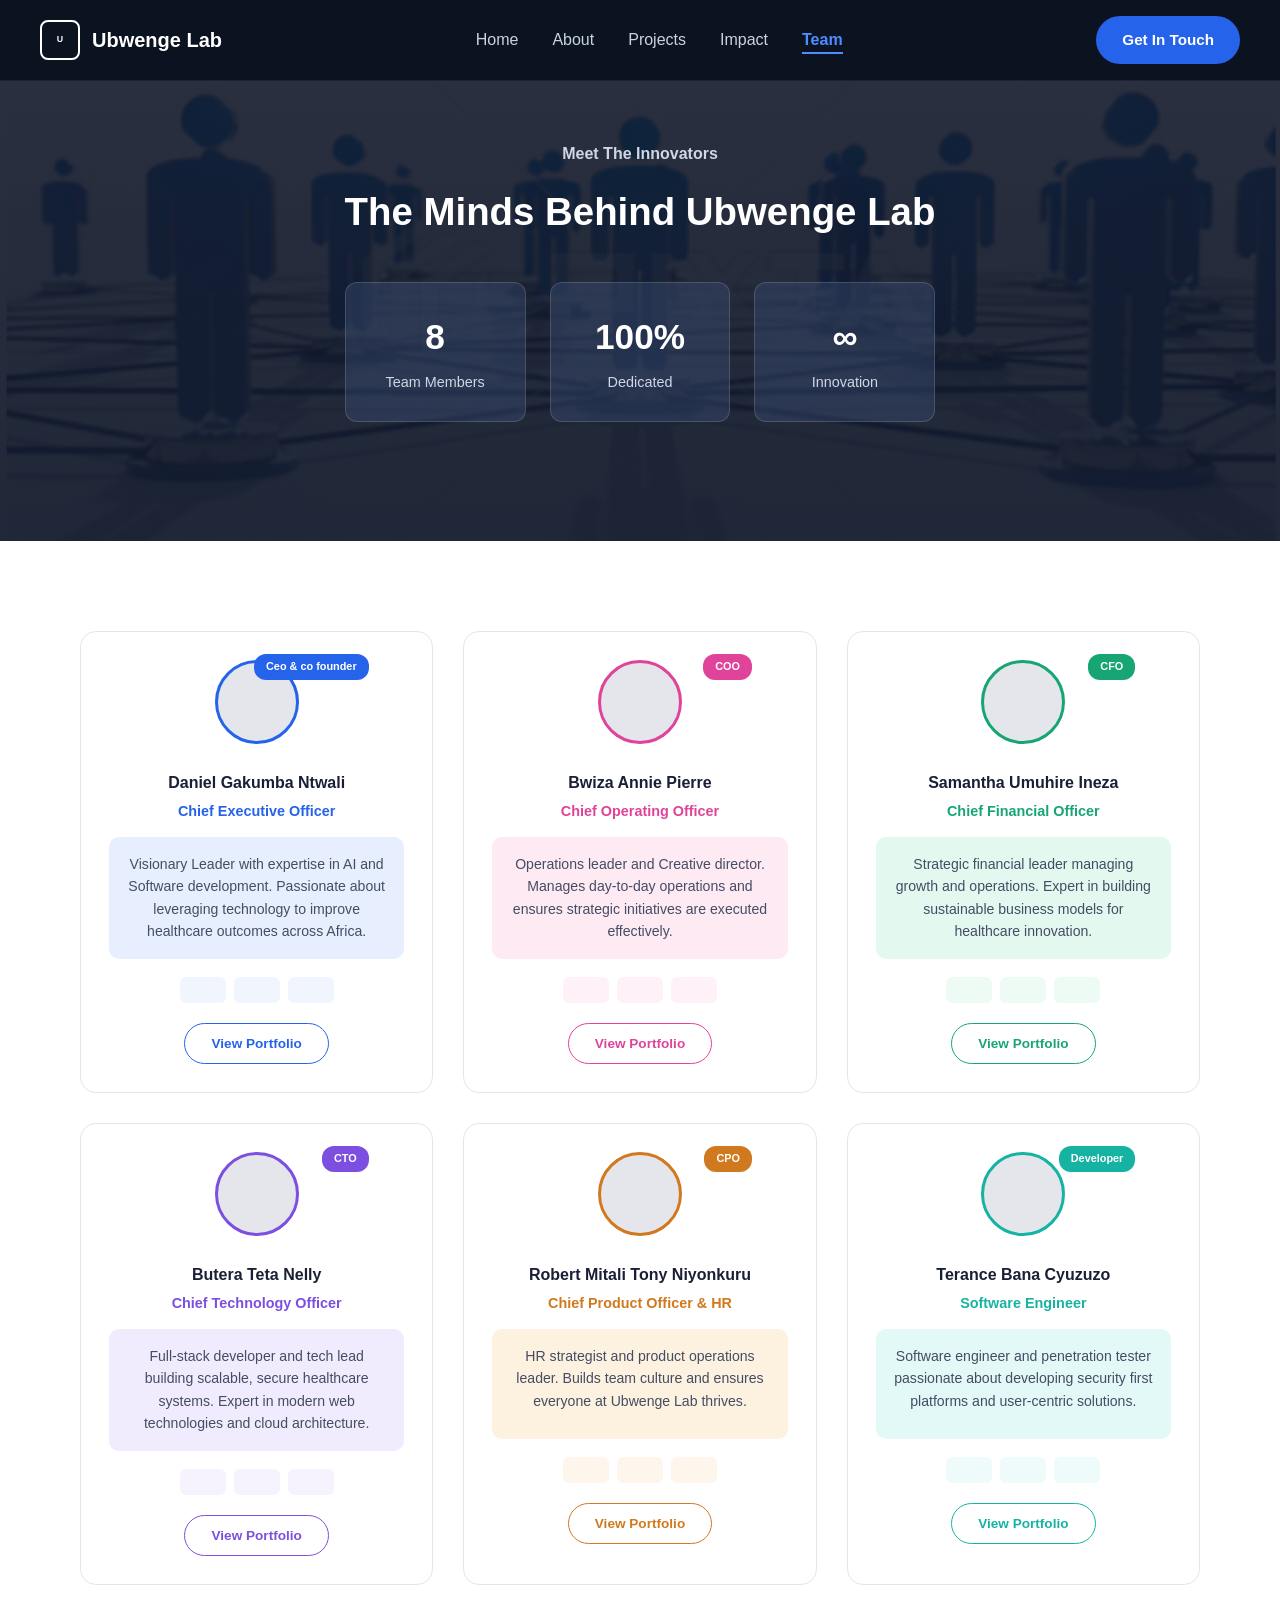
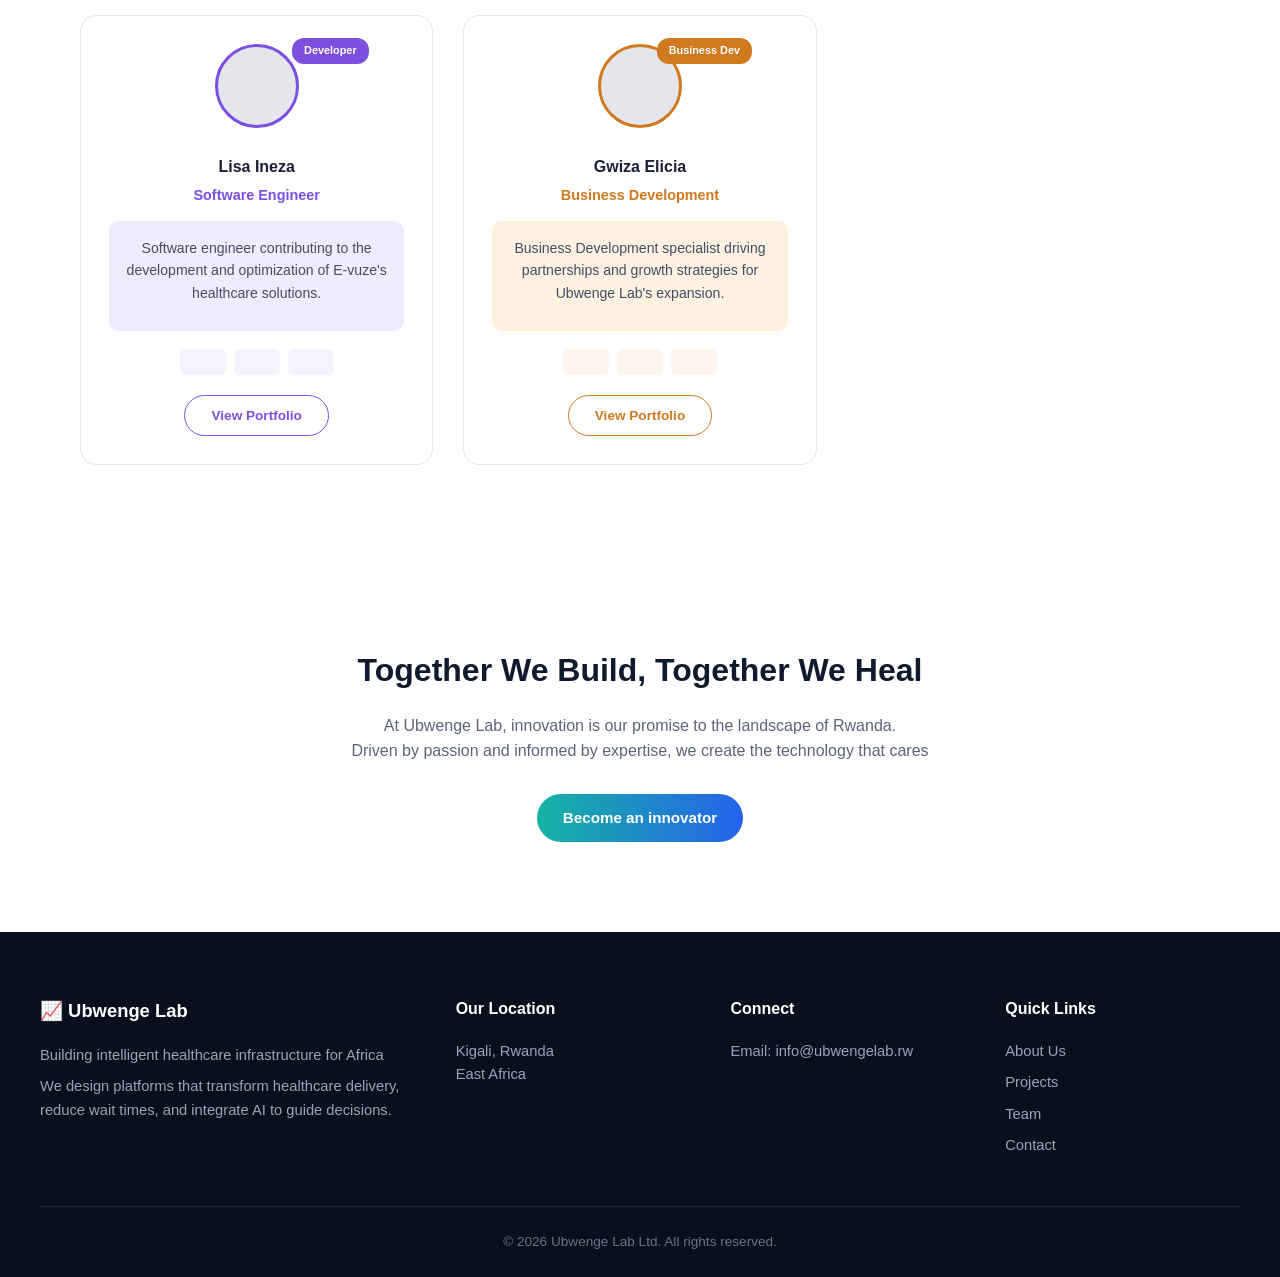
==== team.html @ 102ce578 "first commit" ====
<!DOCTYPE html>
<html lang="en">
<head>
<meta charset="UTF-8">
<meta name="viewport" content="width=device-width, initial-scale=1.0">
<title>Team — Ubwenge Lab</title>
<link rel="stylesheet" href="styles.css">
<style>
  .team-hero {
    min-height: 460px;
    display: flex; align-items: center; text-align: center; flex-direction: column; justify-content: center;
    background: linear-gradient(180deg, rgba(20,28,48,.55), rgba(20,28,48,.72)), url('images/team-hero.png') center/cover no-repeat;
    color: #fff;
    padding-bottom: 60px;
  }
  .team-hero .eyebrow2 { color: #cfd6e6; font-weight: 600; margin-bottom: 14px; }
  .team-hero h1 { color: #fff; font-size: 2.4rem; margin-bottom: 40px; }
  .stat-strip { display: grid; grid-template-columns: repeat(3,1fr); gap: 24px; max-width: 900px; width: 100%; }
  .stat-strip .box { background: rgba(60,80,120,.4); border: 1px solid rgba(255,255,255,.15); border-radius: 12px; padding: 26px; }
  .stat-strip .box .big { font-size: 2.2rem; font-weight: 800; margin-bottom: 6px; }
  .stat-strip .box .lbl { color: #cfd6e6; font-size: 0.9rem; }

  .team-grid { display: grid; grid-template-columns: repeat(3,1fr); gap: 30px; }
  @media (max-width: 900px) { .team-grid { grid-template-columns: 1fr; } }
  .member-card {
    border: 1px solid #e2e6ef;
    border-radius: 16px;
    padding: 28px;
    text-align: center;
    position: relative;
  }
  .member-avatar-wrap { position: relative; display: inline-block; margin-bottom: 18px; }
  .member-avatar {
    width: 84px; height: 84px; border-radius: 50%;
    background: #e4e6ec; border: 3px solid; display: flex; align-items: center; justify-content: center;
  }
  .role-tag {
    position: absolute; top: -6px; right: -70px;
    color: #fff; font-size: 0.68rem; font-weight: 700;
    padding: 4px 12px; border-radius: 12px; white-space: nowrap;
  }
  .member-name { font-weight: 700; margin-bottom: 4px; }
  .member-title { font-weight: 600; font-size: 0.9rem; margin-bottom: 14px; }
  .member-bio { border-radius: 10px; padding: 16px; font-size: 0.88rem; color: #444d63; margin-bottom: 18px; min-height: 110px; }
  .skill-tags { display: flex; justify-content: center; gap: 8px; margin-bottom: 20px; }
  .skill-tags span { width: 46px; height: 26px; border-radius: 6px; }
  .portfolio-btn { display: inline-block; padding: 9px 26px; border-radius: 24px; font-weight: 700; font-size: 0.85rem; border: 1.5px solid; background: #fff; }

  /* per-member accent colors */
  .c-blue { border-color: #2563eb; } .bg-blue { background: #2563eb; } .bio-blue { background: #e7effe; } .btn-c-blue { color: #2563eb; border-color: #2563eb; }
  .c-pink { border-color: #e0439a; } .bg-pink { background: #e0439a; } .bio-pink { background: #fdeaf3; } .btn-c-pink { color: #e0439a; border-color: #e0439a; }
  .c-green { border-color: #17a673; } .bg-green { background: #17a673; } .bio-green { background: #e3f9ef; } .btn-c-green { color: #17a673; border-color: #17a673; }
  .c-purple { border-color: #7c4fe0; } .bg-purple { background: #7c4fe0; } .bio-purple { background: #f1ecfd; } .btn-c-purple { color: #7c4fe0; border-color: #7c4fe0; }
  .c-orange { border-color: #d1791f; } .bg-orange { background: #d1791f; } .bio-orange { background: #fdf1e0; } .btn-c-orange { color: #d1791f; border-color: #d1791f; }
  .c-teal { border-color: #16b3a3; } .bg-teal { background: #16b3a3; } .bio-teal { background: #e3f9f7; } .btn-c-teal { color: #16b3a3; border-color: #16b3a3; }

  .together-section { text-align: center; }
  .together-section h2 { font-size: 2rem; margin-bottom: 16px; }
  .together-section p { color: #5b6478; margin-bottom: 30px; }
</style>
</head>
<body>

<nav class="navbar dark">
  <div class="nav-inner">
    <div class="nav-brand"><div class="nav-logo">U</div>Ubwenge Lab</div>
    <ul class="nav-links">
      <li><a href="index.html">Home</a></li>
      <li><a href="about.html">About</a></li>
      <li><a href="projects.html">Projects</a></li>
      <li><a href="impact.html">Impact</a></li>
      <li><a href="team.html" class="active">Team</a></li>
    </ul>
    <a href="contact.html" class="btn btn-primary">Get In Touch</a>
  </div>
</nav>

<header class="team-hero">
  <div class="container" style="display:flex;flex-direction:column;align-items:center;">
    <div class="eyebrow2">Meet The Innovators</div>
    <h1>The Minds Behind Ubwenge Lab</h1>
    <div class="stat-strip">
      <div class="box"><div class="big">8</div><div class="lbl">Team Members</div></div>
      <div class="box"><div class="big">100%</div><div class="lbl">Dedicated</div></div>
      <div class="box"><div class="big">∞</div><div class="lbl">Innovation</div></div>
    </div>
  </div>
</header>

<section>
  <div class="container">
    <div class="team-grid">

      <div class="member-card">
        <div class="member-avatar-wrap">
          <div class="member-avatar c-blue"></div>
          <span class="role-tag bg-blue">Ceo & co founder</span>
        </div>
        <div class="member-name">Daniel Gakumba Ntwali</div>
        <div class="member-title" style="color:#2563eb;">Chief Executive Officer</div>
        <div class="member-bio bio-blue">Visionary Leader with expertise in AI and Software development. Passionate about leveraging technology to improve healthcare outcomes across Africa.</div>
        <div class="skill-tags"><span class="bio-blue" style="opacity:.6;"></span><span class="bio-blue" style="opacity:.6;"></span><span class="bio-blue" style="opacity:.6;"></span></div>
        <a href="#" class="portfolio-btn btn-c-blue">View Portfolio</a>
      </div>

      <div class="member-card">
        <div class="member-avatar-wrap">
          <div class="member-avatar c-pink"></div>
          <span class="role-tag bg-pink">COO</span>
        </div>
        <div class="member-name">Bwiza Annie Pierre</div>
        <div class="member-title" style="color:#e0439a;">Chief Operating Officer</div>
        <div class="member-bio bio-pink">Operations leader and Creative director. Manages day-to-day operations and ensures strategic initiatives are executed effectively.</div>
        <div class="skill-tags"><span class="bio-pink" style="opacity:.6;"></span><span class="bio-pink" style="opacity:.6;"></span><span class="bio-pink" style="opacity:.6;"></span></div>
        <a href="#" class="portfolio-btn btn-c-pink">View Portfolio</a>
      </div>

      <div class="member-card">
        <div class="member-avatar-wrap">
          <div class="member-avatar c-green"></div>
          <span class="role-tag bg-green">CFO</span>
        </div>
        <div class="member-name">Samantha Umuhire Ineza</div>
        <div class="member-title" style="color:#17a673;">Chief Financial Officer</div>
        <div class="member-bio bio-green">Strategic financial leader managing growth and operations. Expert in building sustainable business models for healthcare innovation.</div>
        <div class="skill-tags"><span class="bio-green" style="opacity:.6;"></span><span class="bio-green" style="opacity:.6;"></span><span class="bio-green" style="opacity:.6;"></span></div>
        <a href="#" class="portfolio-btn btn-c-green">View Portfolio</a>
      </div>

      <div class="member-card">
        <div class="member-avatar-wrap">
          <div class="member-avatar c-purple"></div>
          <span class="role-tag bg-purple">CTO</span>
        </div>
        <div class="member-name">Butera Teta Nelly</div>
        <div class="member-title" style="color:#7c4fe0;">Chief Technology Officer</div>
        <div class="member-bio bio-purple">Full-stack developer and tech lead building scalable, secure healthcare systems. Expert in modern web technologies and cloud architecture.</div>
        <div class="skill-tags"><span class="bio-purple" style="opacity:.6;"></span><span class="bio-purple" style="opacity:.6;"></span><span class="bio-purple" style="opacity:.6;"></span></div>
        <a href="#" class="portfolio-btn btn-c-purple">View Portfolio</a>
      </div>

      <div class="member-card">
        <div class="member-avatar-wrap">
          <div class="member-avatar c-orange"></div>
          <span class="role-tag bg-orange">CPO</span>
        </div>
        <div class="member-name">Robert Mitali Tony Niyonkuru</div>
        <div class="member-title" style="color:#d1791f;">Chief Product Officer & HR</div>
        <div class="member-bio bio-orange">HR strategist and product operations leader. Builds team culture and ensures everyone at Ubwenge Lab thrives.</div>
        <div class="skill-tags"><span class="bio-orange" style="opacity:.6;"></span><span class="bio-orange" style="opacity:.6;"></span><span class="bio-orange" style="opacity:.6;"></span></div>
        <a href="#" class="portfolio-btn btn-c-orange">View Portfolio</a>
      </div>

      <div class="member-card">
        <div class="member-avatar-wrap">
          <div class="member-avatar c-teal"></div>
          <span class="role-tag bg-teal">Developer</span>
        </div>
        <div class="member-name">Terance Bana Cyuzuzo</div>
        <div class="member-title" style="color:#16b3a3;">Software Engineer</div>
        <div class="member-bio bio-teal">Software engineer and penetration tester passionate about developing security first platforms and user-centric solutions.</div>
        <div class="skill-tags"><span class="bio-teal" style="opacity:.6;"></span><span class="bio-teal" style="opacity:.6;"></span><span class="bio-teal" style="opacity:.6;"></span></div>
        <a href="#" class="portfolio-btn btn-c-teal">View Portfolio</a>
      </div>

      <div class="member-card">
        <div class="member-avatar-wrap">
          <div class="member-avatar c-purple"></div>
          <span class="role-tag bg-purple">Developer</span>
        </div>
        <div class="member-name">Lisa Ineza</div>
        <div class="member-title" style="color:#7c4fe0;">Software Engineer</div>
        <div class="member-bio bio-purple">Software engineer contributing to the development and optimization of E-vuze's healthcare solutions.</div>
        <div class="skill-tags"><span class="bio-purple" style="opacity:.6;"></span><span class="bio-purple" style="opacity:.6;"></span><span class="bio-purple" style="opacity:.6;"></span></div>
        <a href="#" class="portfolio-btn btn-c-purple">View Portfolio</a>
      </div>

      <div class="member-card">
        <div class="member-avatar-wrap">
          <div class="member-avatar c-orange"></div>
          <span class="role-tag bg-orange">Business Dev</span>
        </div>
        <div class="member-name">Gwiza Elicia</div>
        <div class="member-title" style="color:#d1791f;">Business Development</div>
        <div class="member-bio bio-orange">Business Development specialist driving partnerships and growth strategies for Ubwenge Lab's expansion.</div>
        <div class="skill-tags"><span class="bio-orange" style="opacity:.6;"></span><span class="bio-orange" style="opacity:.6;"></span><span class="bio-orange" style="opacity:.6;"></span></div>
        <a href="#" class="portfolio-btn btn-c-orange">View Portfolio</a>
      </div>

    </div>
  </div>
</section>

<section class="together-section">
  <div class="container">
    <h2>Together We Build, Together We Heal</h2>
    <p>At Ubwenge Lab, innovation is our promise to the landscape of Rwanda.<br>Driven by passion and informed by expertise, we create the technology that cares</p>
    <a href="contact.html" class="btn btn-primary" style="background:linear-gradient(90deg,#16b3a3,#2563eb);">Become an innovator</a>
  </div>
</section>

<footer class="footer">
  <div class="footer-inner">
    <div class="footer-col">
      <div class="footer-brand">📈 Ubwenge Lab</div>
      <p>Building intelligent healthcare infrastructure for Africa</p>
      <p>We design platforms that transform healthcare delivery, reduce wait times, and integrate AI to guide decisions.</p>
    </div>
    <div class="footer-col">
      <h4>Our Location</h4>
      <p>Kigali, Rwanda<br>East Africa</p>
    </div>
    <div class="footer-col">
      <h4>Connect</h4>
      <p>Email: info@ubwengelab.rw</p>
    </div>
    <div class="footer-col">
      <h4>Quick Links</h4>
      <ul>
        <li><a href="about.html">About Us</a></li>
        <li><a href="projects.html">Projects</a></li>
        <li><a href="team.html">Team</a></li>
        <li><a href="contact.html">Contact</a></li>
      </ul>
    </div>
  </div>
  <div class="footer-bottom">© 2026 Ubwenge Lab Ltd. All rights reserved.</div>
</footer>

</body>
</html>
---- styles.css ----
/* ===== Reset & base ===== */
* { margin: 0; padding: 0; box-sizing: border-box; }
html { scroll-behavior: smooth; }
body {
  font-family: 'Poppins', -apple-system, BlinkMacSystemFont, 'Segoe UI', sans-serif;
  color: #1a1f36;
  line-height: 1.6;
  background: #fff;
}
a { text-decoration: none; color: inherit; }
ul { list-style: none; }
img { max-width: 100%; display: block; }
button { font-family: inherit; cursor: pointer; }
.container {
  max-width: 1200px;
  margin: 0 auto;
  padding: 0 40px;
}

/* ===== Navbar ===== */
.navbar {
  position: sticky;
  top: 0;
  z-index: 100;
  background: #fff;
  border-bottom: 1px solid #eef0f4;
}
.nav-inner {
  max-width: 1300px;
  margin: 0 auto;
  display: flex;
  align-items: center;
  justify-content: space-between;
  padding: 16px 40px;
}
.nav-brand {
  display: flex;
  align-items: center;
  gap: 12px;
  font-weight: 700;
  font-size: 1.25rem;
  color: #12203f;
}
.nav-logo {
  width: 40px;
  height: 40px;
  border: 2px solid #12203f;
  border-radius: 8px;
  display: flex;
  align-items: center;
  justify-content: center;
  font-size: 0.55rem;
  font-weight: 800;
  text-align: center;
  line-height: 1.1;
}
.nav-links {
  display: flex;
  align-items: center;
  gap: 34px;
  font-weight: 500;
  color: #384157;
}
.nav-links a {
  transition: color .2s;
  padding-bottom: 4px;
}
.nav-links a:hover { color: #2563eb; }
.nav-links a.active {
  color: #2563eb;
  border-bottom: 2px solid #2563eb;
  font-weight: 600;
}
.btn {
  display: inline-flex;
  align-items: center;
  gap: 8px;
  padding: 12px 26px;
  border-radius: 30px;
  font-weight: 600;
  font-size: 0.95rem;
  border: none;
  transition: all .2s ease;
}
.btn-primary {
  background: #2563eb;
  color: #fff;
}
.btn-primary:hover { background: #1d4ed8; }
.btn-outline {
  background: transparent;
  border: 1.5px solid #2563eb;
  color: #2563eb;
}
.btn-outline:hover { background: #eff4ff; }
.btn-white {
  background: #fff;
  color: #2563eb;
}
.btn-white:hover { background: #f2f6ff; }

/* dark navbar variant (About / Impact / Projects / Team / Contact) */
.navbar.dark { background: #0b1220; border-bottom: 1px solid #1c2436; }
.navbar.dark .nav-brand { color: #fff; }
.navbar.dark .nav-logo { border-color: #fff; color: #fff; }
.navbar.dark .nav-links { color: #cbd3e1; }
.navbar.dark .nav-links a.active { color: #4d8dff; border-color: #4d8dff; }

/* ===== Footer ===== */
.footer {
  background: #0a0f1e;
  color: #b7bfd1;
  padding: 64px 40px 24px;
}
.footer-inner {
  max-width: 1200px;
  margin: 0 auto;
  display: grid;
  grid-template-columns: 1.6fr 1fr 1fr 1fr;
  gap: 40px;
}
.footer-brand {
  display: flex;
  align-items: center;
  gap: 10px;
  color: #fff;
  font-weight: 700;
  font-size: 1.15rem;
  margin-bottom: 18px;
}
.footer-col h4 {
  color: #fff;
  font-size: 1rem;
  margin-bottom: 18px;
  font-weight: 700;
}
.footer-col p, .footer-col li {
  font-size: 0.92rem;
  margin-bottom: 8px;
  color: #9aa3b8;
}
.footer-col a:hover { color: #4d8dff; }
.footer-bottom {
  max-width: 1200px;
  margin: 40px auto 0;
  padding-top: 24px;
  border-top: 1px solid #1c2436;
  text-align: center;
  font-size: 0.85rem;
  color: #6b7386;
}

/* ===== Generic section spacing ===== */
section { padding: 90px 0; }
.eyebrow {
  color: #2563eb;
  font-weight: 700;
  font-size: 0.8rem;
  letter-spacing: 1.5px;
  text-transform: uppercase;
  margin-bottom: 14px;
  display: flex;
  align-items: center;
  gap: 10px;
}
.eyebrow::before {
  content: "";
  width: 22px;
  height: 2px;
  background: #2563eb;
  display: inline-block;
}
h1, h2, h3 { font-weight: 800; color: #0f1a2e; }
.section-title { font-size: 2.1rem; margin-bottom: 18px; }
.section-sub { color: #5b6478; font-size: 1.02rem; max-width: 700px; }
.text-blue { color: #2563eb; }

/* ===== Cards grid utility ===== */
.grid-3 { display: grid; grid-template-columns: repeat(3, 1fr); gap: 28px; }
.grid-2 { display: grid; grid-template-columns: repeat(2, 1fr); gap: 28px; }

@media (max-width: 900px) {
  .nav-links { display: none; }
  .grid-3, .grid-2, .footer-inner { grid-template-columns: 1fr; }
}
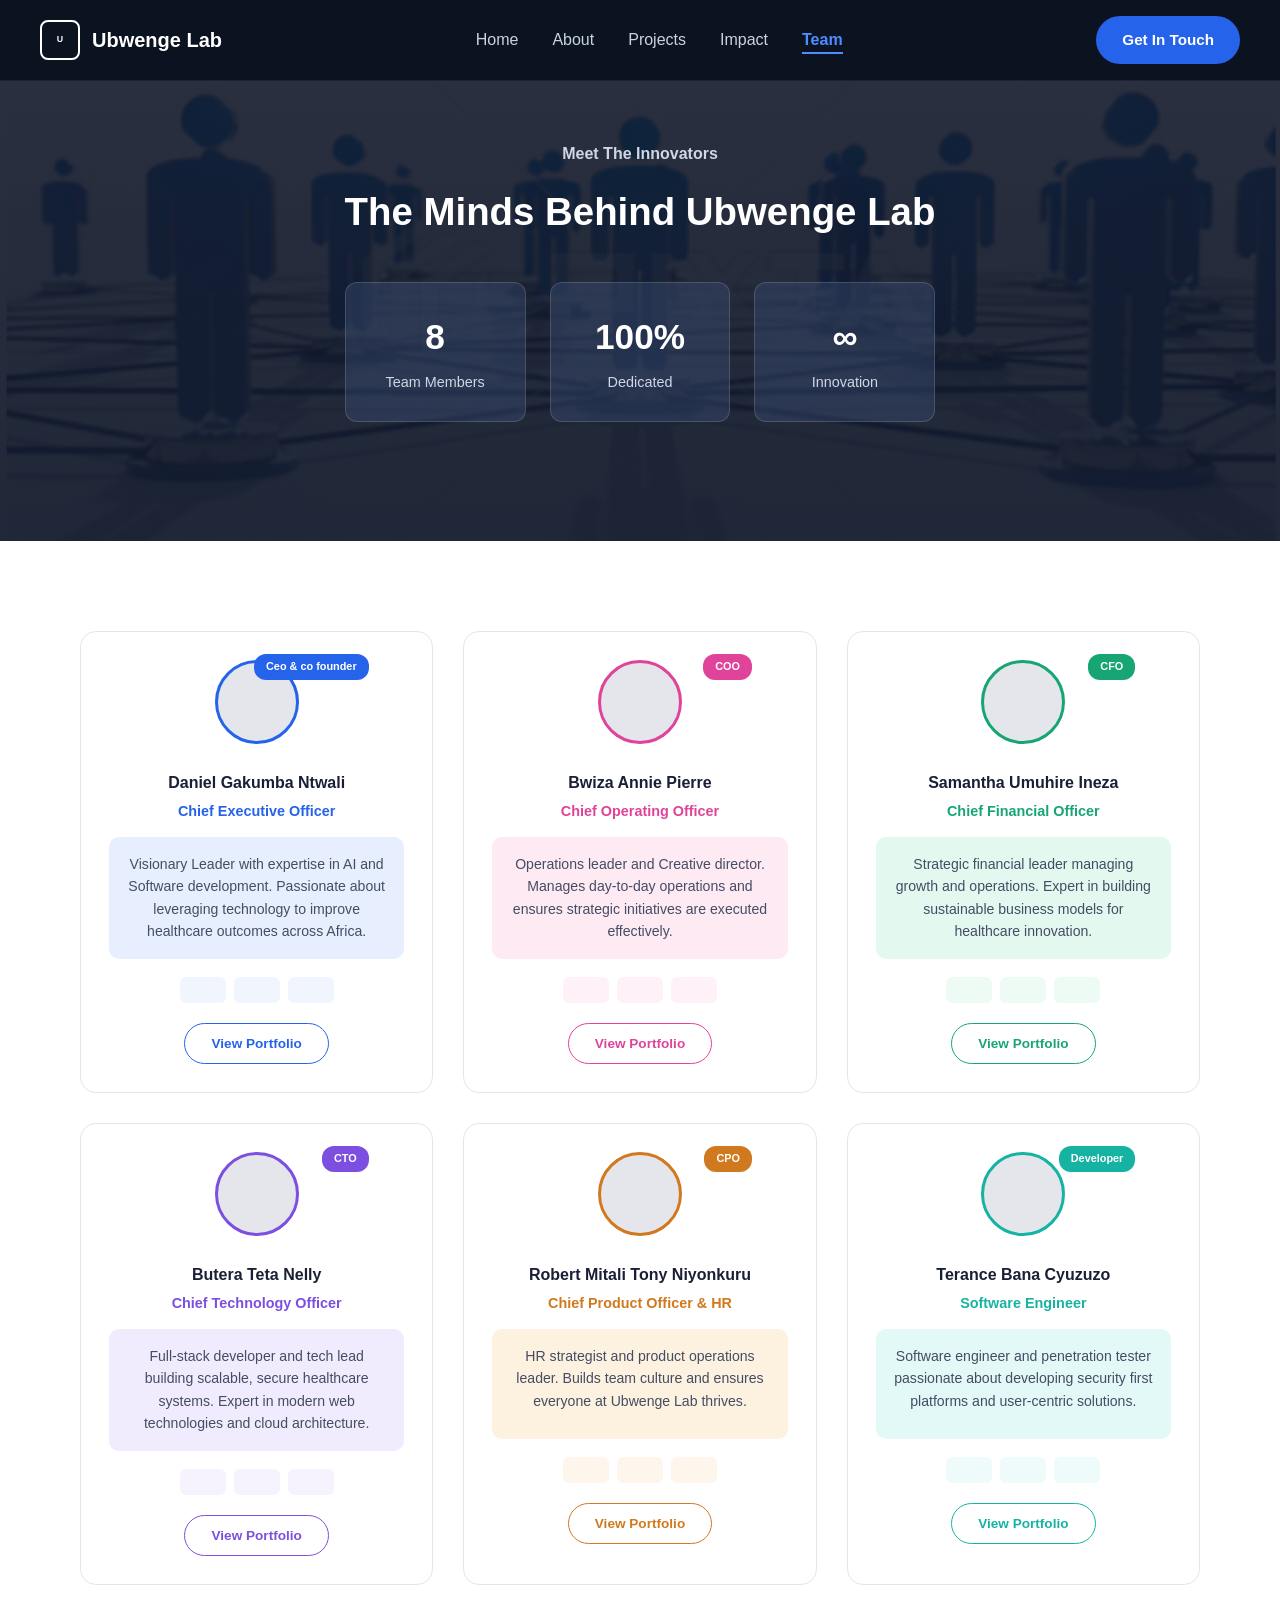
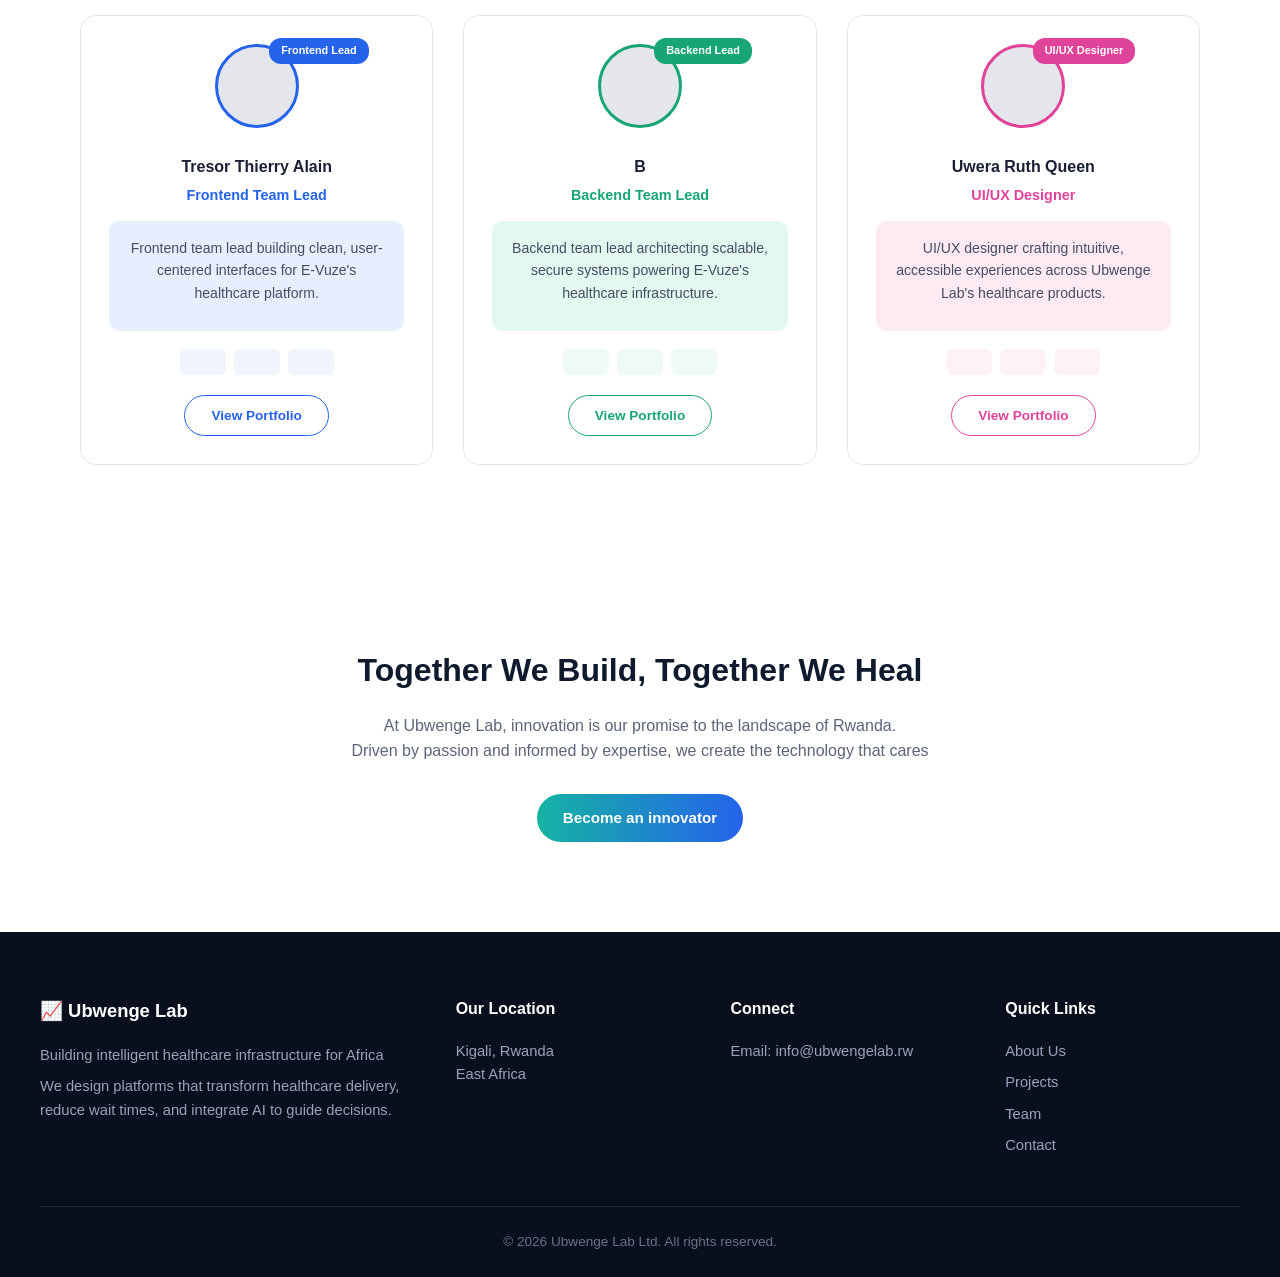
==== commit d8fc4e79: "team update" ====
--- a/team.html
+++ b/team.html
@@ -165,26 +165,38 @@
 
       <div class="member-card">
         <div class="member-avatar-wrap">
-          <div class="member-avatar c-purple"></div>
-          <span class="role-tag bg-purple">Developer</span>
-        </div>
-        <div class="member-name">Lisa Ineza</div>
-        <div class="member-title" style="color:#7c4fe0;">Software Engineer</div>
-        <div class="member-bio bio-purple">Software engineer contributing to the development and optimization of E-vuze's healthcare solutions.</div>
-        <div class="skill-tags"><span class="bio-purple" style="opacity:.6;"></span><span class="bio-purple" style="opacity:.6;"></span><span class="bio-purple" style="opacity:.6;"></span></div>
-        <a href="#" class="portfolio-btn btn-c-purple">View Portfolio</a>
-      </div>
-
-      <div class="member-card">
-        <div class="member-avatar-wrap">
-          <div class="member-avatar c-orange"></div>
-          <span class="role-tag bg-orange">Business Dev</span>
-        </div>
-        <div class="member-name">Gwiza Elicia</div>
-        <div class="member-title" style="color:#d1791f;">Business Development</div>
-        <div class="member-bio bio-orange">Business Development specialist driving partnerships and growth strategies for Ubwenge Lab's expansion.</div>
-        <div class="skill-tags"><span class="bio-orange" style="opacity:.6;"></span><span class="bio-orange" style="opacity:.6;"></span><span class="bio-orange" style="opacity:.6;"></span></div>
-        <a href="#" class="portfolio-btn btn-c-orange">View Portfolio</a>
+          <div class="member-avatar c-blue"></div>
+          <span class="role-tag bg-blue">Frontend Lead</span>
+        </div>
+        <div class="member-name">Tresor Thierry Alain</div>
+        <div class="member-title" style="color:#2563eb;">Frontend Team Lead</div>
+        <div class="member-bio bio-blue">Frontend team lead building clean, user-centered interfaces for E-Vuze's healthcare platform.</div>
+        <div class="skill-tags"><span class="bio-blue" style="opacity:.6;"></span><span class="bio-blue" style="opacity:.6;"></span><span class="bio-blue" style="opacity:.6;"></span></div>
+        <a href="#" class="portfolio-btn btn-c-blue">View Portfolio</a>
+      </div>
+
+      <div class="member-card">
+        <div class="member-avatar-wrap">
+          <div class="member-avatar c-green"></div>
+          <span class="role-tag bg-green">Backend Lead</span>
+        </div>
+        <div class="member-name">B</div>
+        <div class="member-title" style="color:#17a673;">Backend Team Lead</div>
+        <div class="member-bio bio-green">Backend team lead architecting scalable, secure systems powering E-Vuze's healthcare infrastructure.</div>
+        <div class="skill-tags"><span class="bio-green" style="opacity:.6;"></span><span class="bio-green" style="opacity:.6;"></span><span class="bio-green" style="opacity:.6;"></span></div>
+        <a href="#" class="portfolio-btn btn-c-green">View Portfolio</a>
+      </div>
+
+      <div class="member-card">
+        <div class="member-avatar-wrap">
+          <div class="member-avatar c-pink"></div>
+          <span class="role-tag bg-pink">UI/UX Designer</span>
+        </div>
+        <div class="member-name">Uwera Ruth Queen</div>
+        <div class="member-title" style="color:#e0439a;">UI/UX Designer</div>
+        <div class="member-bio bio-pink">UI/UX designer crafting intuitive, accessible experiences across Ubwenge Lab's healthcare products.</div>
+        <div class="skill-tags"><span class="bio-pink" style="opacity:.6;"></span><span class="bio-pink" style="opacity:.6;"></span><span class="bio-pink" style="opacity:.6;"></span></div>
+        <a href="#" class="portfolio-btn btn-c-pink">View Portfolio</a>
       </div>
 
     </div>
